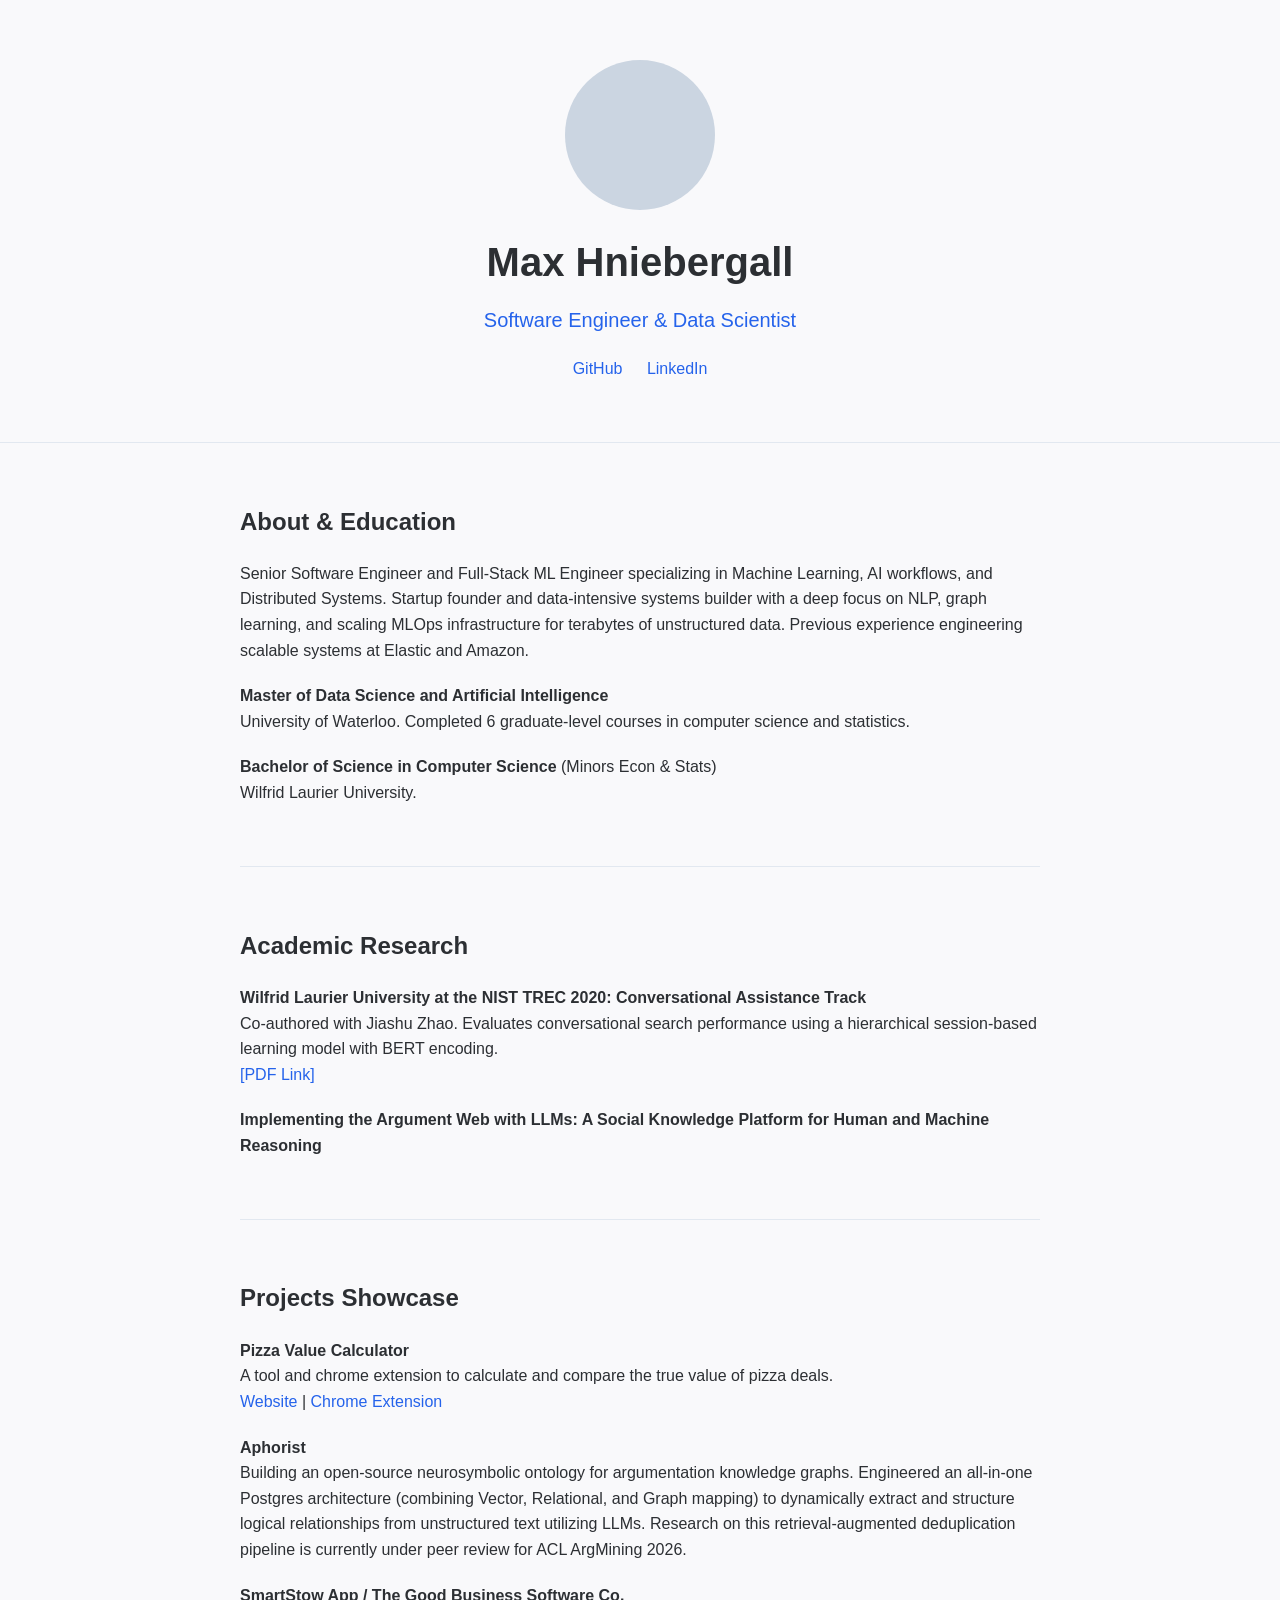
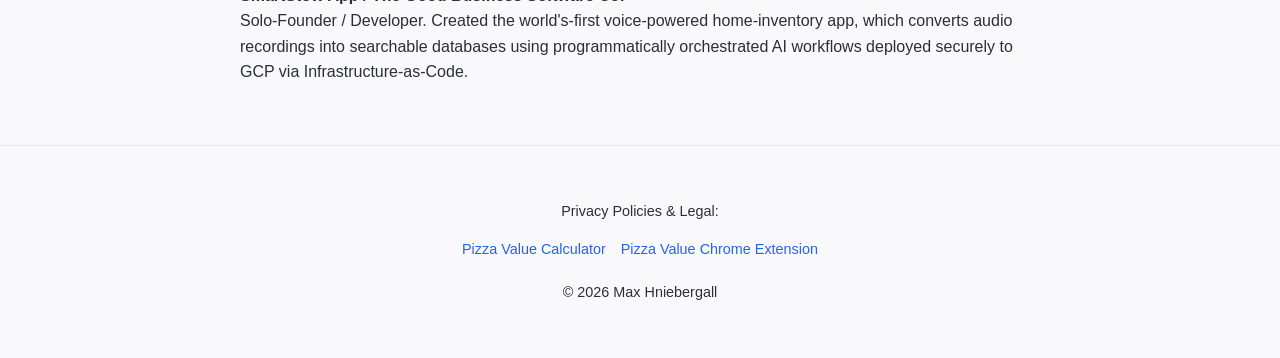
==== index.html @ 4ee3eb1c "first commit" ====
<!DOCTYPE html>
<html lang="en">
<head>
    <meta charset="UTF-8">
    <meta name="viewport" content="width=device-width, initial-scale=1.0">
    <title>Max Hniebergall - Software Engineer & Data Scientist</title>
    <meta name="description" content="Personal website of Max Hniebergall, Software Engineer & Data Scientist.">
    <link rel="stylesheet" href="styles.css">
</head>
<body>
    <header class="hero">
        <div class="container">
            <div class="headshot-placeholder" title="Headshot Placeholder"></div>
            <h1>Max Hniebergall</h1>
            <h2>Software Engineer & Data Scientist</h2>
            <div class="social-links">
                <a href="https://github.com/maxhniebergall" target="_blank">GitHub</a>
                <a href="https://www.linkedin.com/in/maxhniebergall" target="_blank">LinkedIn</a>
            </div>
        </div>
    </header>

    <main class="container">
        <section id="about">
            <h2>About & Education</h2>
            <p style="margin-bottom: 20px;">
                Senior Software Engineer and Full-Stack ML Engineer specializing in Machine Learning, AI workflows, and Distributed Systems. Startup founder and data-intensive systems builder with a deep focus on NLP, graph learning, and scaling MLOps infrastructure for terabytes of unstructured data. Previous experience engineering scalable systems at Elastic and Amazon.
            </p>
            <ul class="education-list">
                <li>
                    <strong>Master of Data Science and Artificial Intelligence</strong><br>
                    University of Waterloo. Completed 6 graduate-level courses in computer science and statistics.
                </li>
                <li>
                    <strong>Bachelor of Science in Computer Science</strong> (Minors Econ & Stats)<br>
                    Wilfrid Laurier University.
                </li>
            </ul>
        </section>

        <section id="research">
            <h2>Academic Research</h2>
            <ul class="research-list">
                <li>
                    <strong>Wilfrid Laurier University at the NIST TREC 2020: Conversational Assistance Track</strong><br>
                    Co-authored with Jiashu Zhao. Evaluates conversational search performance using a hierarchical session-based learning model with BERT encoding. 
                    <br><a href="https://trec.nist.gov/pubs/trec29/papers/WLU.C.pdf" target="_blank">[PDF Link]</a>
                </li>
                <li>
                    <strong>Implementing the Argument Web with LLMs: A Social Knowledge Platform for Human and Machine Reasoning</strong>
                </li>
            </ul>
        </section>

        <section id="projects">
            <h2>Projects Showcase</h2>
            <ul class="project-list">
                <li>
                    <strong>Pizza Value Calculator</strong><br>
                    A tool and chrome extension to calculate and compare the true value of pizza deals. <br>
                    <a href="https://pizza-value.hnieb.com">Website</a> | <a href="#">Chrome Extension</a>
                </li>
                <li>
                    <strong>Aphorist</strong><br>
                    Building an open-source neurosymbolic ontology for argumentation knowledge graphs. Engineered an all-in-one Postgres architecture (combining Vector, Relational, and Graph mapping) to dynamically extract and structure logical relationships from unstructured text utilizing LLMs. Research on this retrieval-augmented deduplication pipeline is currently under peer review for ACL ArgMining 2026.
                </li>
                <li>
                    <strong>SmartStow App / The Good Business Software Co.</strong><br>
                    Solo-Founder / Developer. Created the world's-first voice-powered home-inventory app, which converts audio recordings into searchable databases using programmatically orchestrated AI workflows deployed securely to GCP via Infrastructure-as-Code.
                </li>
            </ul>
        </section>
    </main>

    <footer class="footer">
        <div class="container">
            <p>Privacy Policies & Legal:</p>
            <ul class="privacy-links">
                <li><a href="privacy-pizza-calculator.html">Pizza Value Calculator</a></li>
                <li><a href="privacy-pizza-extension.html">Pizza Value Chrome Extension</a></li>
            </ul>
            <p>&copy; 2026 Max Hniebergall</p>
        </div>
    </footer>
</body>
</html>
---- styles.css ----
:root {
    --bg-color: #f9f9fb;
    --text-color: #2c2f33;
    --accent-color: #2563eb;
    --border-color: #e2e8f0;
    --headshot-bg: #cbd5e1;
}

@media (prefers-color-scheme: dark) {
    :root {
        --bg-color: #111827;
        --text-color: #f3f4f6;
        --accent-color: #60a5fa;
        --border-color: #374151;
        --headshot-bg: #4b5563;
    }
}

body {
    font-family: -apple-system, BlinkMacSystemFont, "Segoe UI", Roboto, Helvetica, Arial, sans-serif;
    background-color: var(--bg-color);
    color: var(--text-color);
    line-height: 1.6;
    margin: 0;
    padding: 0;
}

.container {
    max-width: 800px;
    margin: 0 auto;
    padding: 0 20px;
}

.hero {
    text-align: center;
    padding: 60px 0;
    border-bottom: 1px solid var(--border-color);
}

.headshot-placeholder {
    width: 150px;
    height: 150px;
    border-radius: 50%;
    background-color: var(--headshot-bg);
    margin: 0 auto 20px;
}

.hero h1 {
    font-size: 2.5rem;
    margin: 0 0 10px 0;
}

.hero h2 {
    font-size: 1.25rem;
    font-weight: 400;
    margin: 0 0 20px 0;
    color: var(--accent-color);
}

.social-links a {
    text-decoration: none;
    color: var(--accent-color);
    margin: 0 10px;
    font-weight: 500;
}

.social-links a:hover {
    text-decoration: underline;
}

main section {
    padding: 40px 0;
    border-bottom: 1px solid var(--border-color);
}

main section:last-child {
    border-bottom: none;
}

h2 {
    font-size: 1.5rem;
    margin-bottom: 20px;
}

ul {
    list-style-type: none;
    padding: 0;
}

ul li {
    margin-bottom: 20px;
}

a {
    color: var(--accent-color);
    text-decoration: none;
}

a:hover {
    text-decoration: underline;
}

.footer {
    text-align: center;
    padding: 40px 0;
    font-size: 0.9rem;
    border-top: 1px solid var(--border-color);
}

.privacy-links {
    display: flex;
    justify-content: center;
    gap: 15px;
    flex-wrap: wrap;
    margin-top: 10px;
    margin-bottom: 20px;
}

.privacy-links li {
    margin-bottom: 0;
}
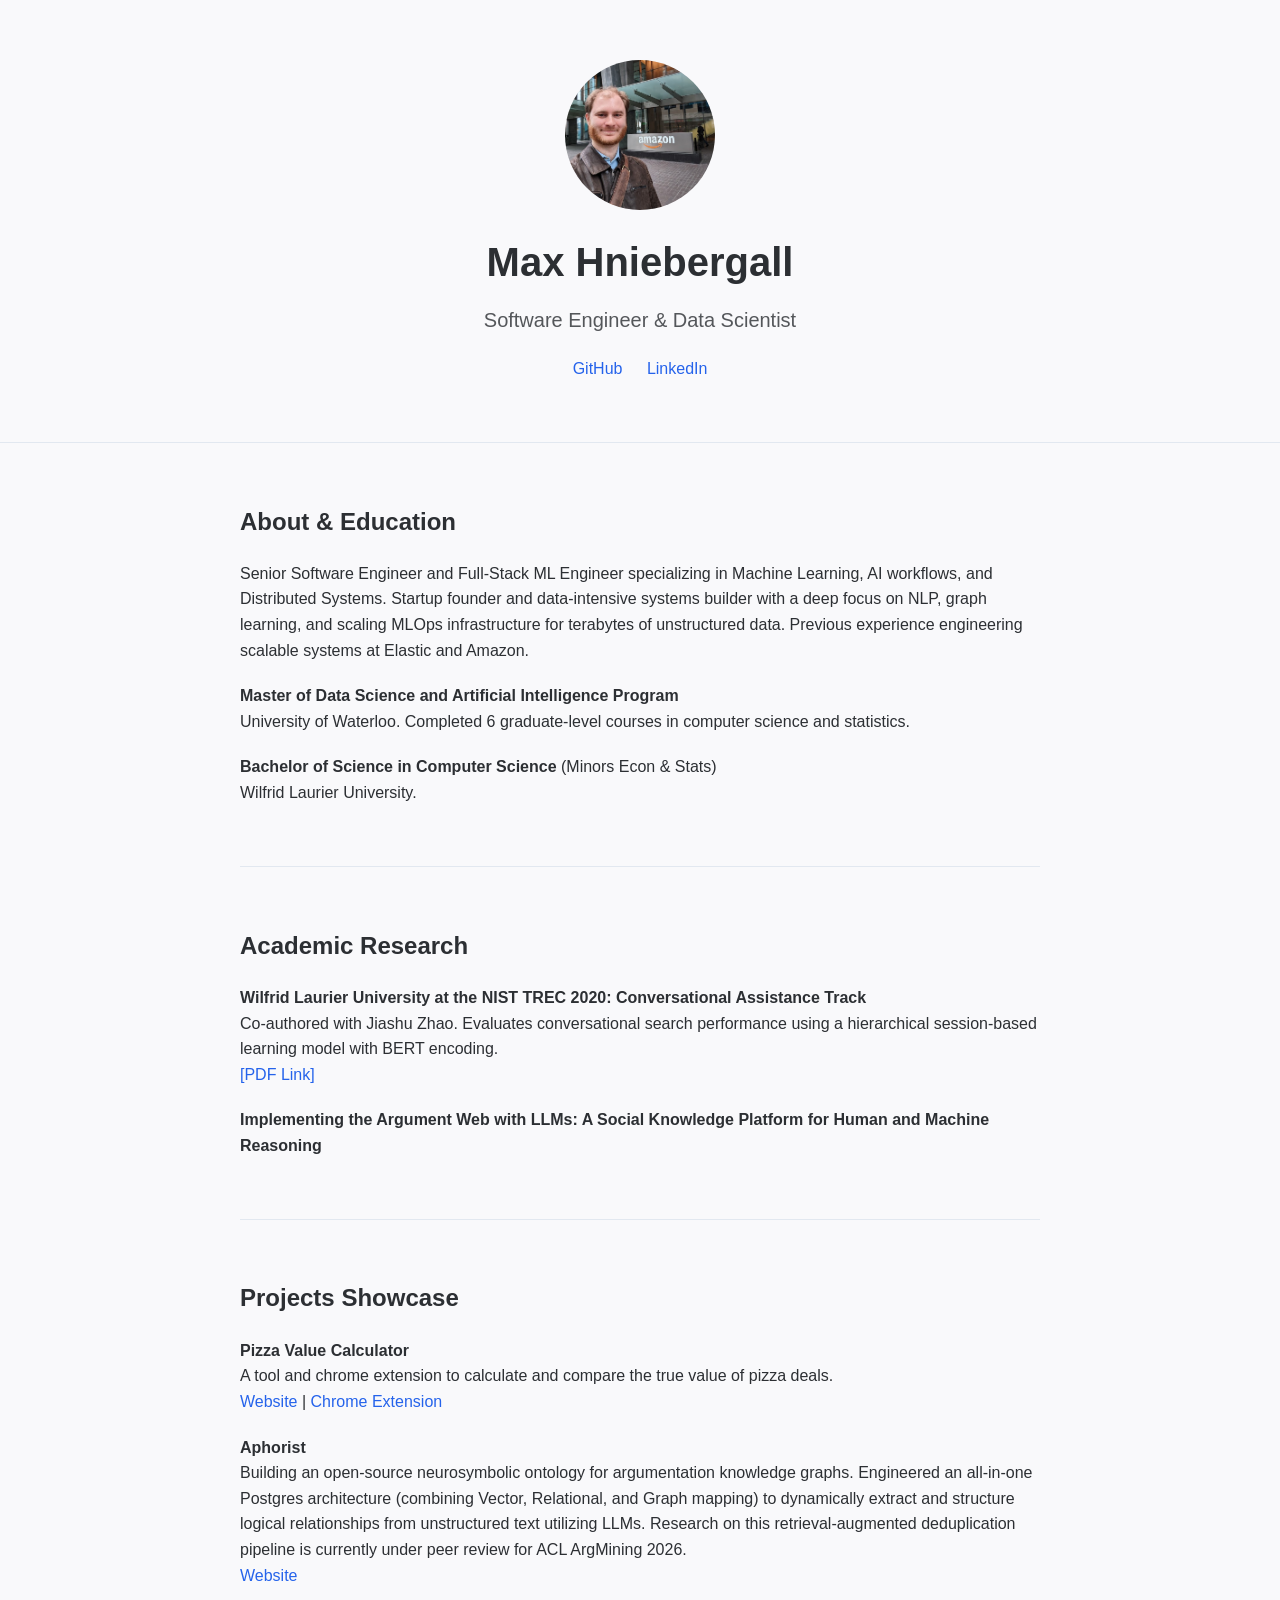
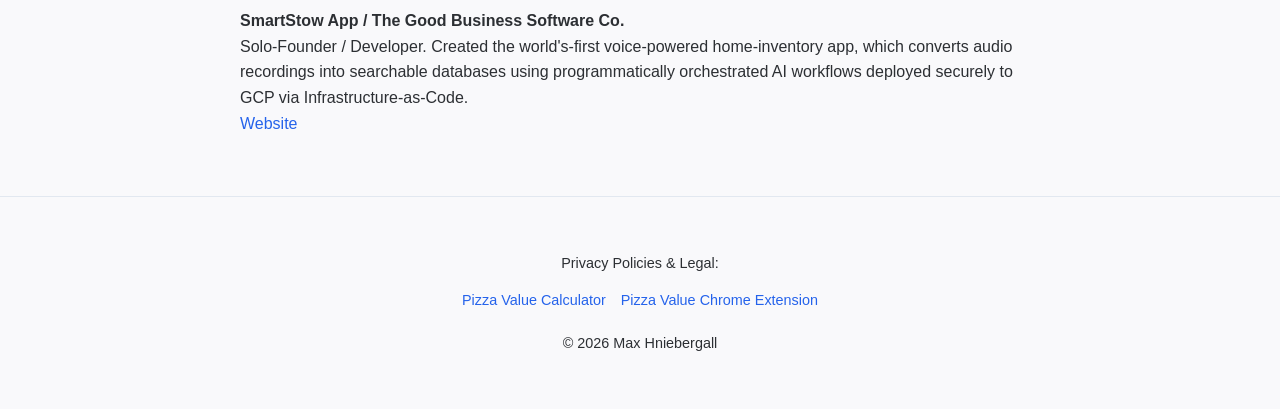
==== commit a7d7f439: "improve styling" ====
--- a/index.html
+++ b/index.html
@@ -1,16 +1,19 @@
 <!DOCTYPE html>
 <html lang="en">
+
 <head>
     <meta charset="UTF-8">
     <meta name="viewport" content="width=device-width, initial-scale=1.0">
-    <title>Max Hniebergall - Software Engineer & Data Scientist</title>
-    <meta name="description" content="Personal website of Max Hniebergall, Software Engineer & Data Scientist.">
+    <title>Max Hniebergall - Senior Software Engineer & AI/ML Researcher</title>
+    <meta name="description"
+        content="Personal website of Max Hniebergall,  Senior Software Engineer & AI/ML Researcher.">
     <link rel="stylesheet" href="styles.css">
 </head>
+
 <body>
     <header class="hero">
         <div class="container">
-            <div class="headshot-placeholder" title="Headshot Placeholder"></div>
+            <img src="headshot.jpeg" alt="Max Hniebergall Headshot" class="headshot">
             <h1>Max Hniebergall</h1>
             <h2>Software Engineer & Data Scientist</h2>
             <div class="social-links">
@@ -24,11 +27,14 @@
         <section id="about">
             <h2>About & Education</h2>
             <p style="margin-bottom: 20px;">
-                Senior Software Engineer and Full-Stack ML Engineer specializing in Machine Learning, AI workflows, and Distributed Systems. Startup founder and data-intensive systems builder with a deep focus on NLP, graph learning, and scaling MLOps infrastructure for terabytes of unstructured data. Previous experience engineering scalable systems at Elastic and Amazon.
+                Senior Software Engineer and Full-Stack ML Engineer specializing in Machine Learning, AI workflows, and
+                Distributed Systems. Startup founder and data-intensive systems builder with a deep focus on NLP, graph
+                learning, and scaling MLOps infrastructure for terabytes of unstructured data. Previous experience
+                engineering scalable systems at Elastic and Amazon.
             </p>
             <ul class="education-list">
                 <li>
-                    <strong>Master of Data Science and Artificial Intelligence</strong><br>
+                    <strong>Master of Data Science and Artificial Intelligence Program</strong><br>
                     University of Waterloo. Completed 6 graduate-level courses in computer science and statistics.
                 </li>
                 <li>
@@ -42,12 +48,15 @@
             <h2>Academic Research</h2>
             <ul class="research-list">
                 <li>
-                    <strong>Wilfrid Laurier University at the NIST TREC 2020: Conversational Assistance Track</strong><br>
-                    Co-authored with Jiashu Zhao. Evaluates conversational search performance using a hierarchical session-based learning model with BERT encoding. 
+                    <strong>Wilfrid Laurier University at the NIST TREC 2020: Conversational Assistance
+                        Track</strong><br>
+                    Co-authored with Jiashu Zhao. Evaluates conversational search performance using a hierarchical
+                    session-based learning model with BERT encoding.
                     <br><a href="https://trec.nist.gov/pubs/trec29/papers/WLU.C.pdf" target="_blank">[PDF Link]</a>
                 </li>
                 <li>
-                    <strong>Implementing the Argument Web with LLMs: A Social Knowledge Platform for Human and Machine Reasoning</strong>
+                    <strong>Implementing the Argument Web with LLMs: A Social Knowledge Platform for Human and Machine
+                        Reasoning</strong>
                 </li>
             </ul>
         </section>
@@ -62,11 +71,19 @@
                 </li>
                 <li>
                     <strong>Aphorist</strong><br>
-                    Building an open-source neurosymbolic ontology for argumentation knowledge graphs. Engineered an all-in-one Postgres architecture (combining Vector, Relational, and Graph mapping) to dynamically extract and structure logical relationships from unstructured text utilizing LLMs. Research on this retrieval-augmented deduplication pipeline is currently under peer review for ACL ArgMining 2026.
+                    Building an open-source neurosymbolic ontology for argumentation knowledge graphs. Engineered an
+                    all-in-one Postgres architecture (combining Vector, Relational, and Graph mapping) to dynamically
+                    extract and structure logical relationships from unstructured text utilizing LLMs. Research on this
+                    retrieval-augmented deduplication pipeline is currently under peer review for ACL ArgMining
+                    2026.<br>
+                    <a href="https://aphori.st" target="_blank">Website</a>
                 </li>
                 <li>
                     <strong>SmartStow App / The Good Business Software Co.</strong><br>
-                    Solo-Founder / Developer. Created the world's-first voice-powered home-inventory app, which converts audio recordings into searchable databases using programmatically orchestrated AI workflows deployed securely to GCP via Infrastructure-as-Code.
+                    Solo-Founder / Developer. Created the world's-first voice-powered home-inventory app, which converts
+                    audio recordings into searchable databases using programmatically orchestrated AI workflows deployed
+                    securely to GCP via Infrastructure-as-Code.<br>
+                    <a href="https://smartstowapp.com" target="_blank">Website</a>
                 </li>
             </ul>
         </section>
@@ -83,4 +100,5 @@
         </div>
     </footer>
 </body>
-</html>
+
+</html>
--- a/styles.css
+++ b/styles.css
@@ -37,12 +37,14 @@
     border-bottom: 1px solid var(--border-color);
 }
 
-.headshot-placeholder {
+.headshot {
     width: 150px;
     height: 150px;
     border-radius: 50%;
+    object-fit: cover;
     background-color: var(--headshot-bg);
     margin: 0 auto 20px;
+    display: block;
 }
 
 .hero h1 {
@@ -54,7 +56,8 @@
     font-size: 1.25rem;
     font-weight: 400;
     margin: 0 0 20px 0;
-    color: var(--accent-color);
+    color: var(--text-color);
+    opacity: 0.8;
 }
 
 .social-links a {
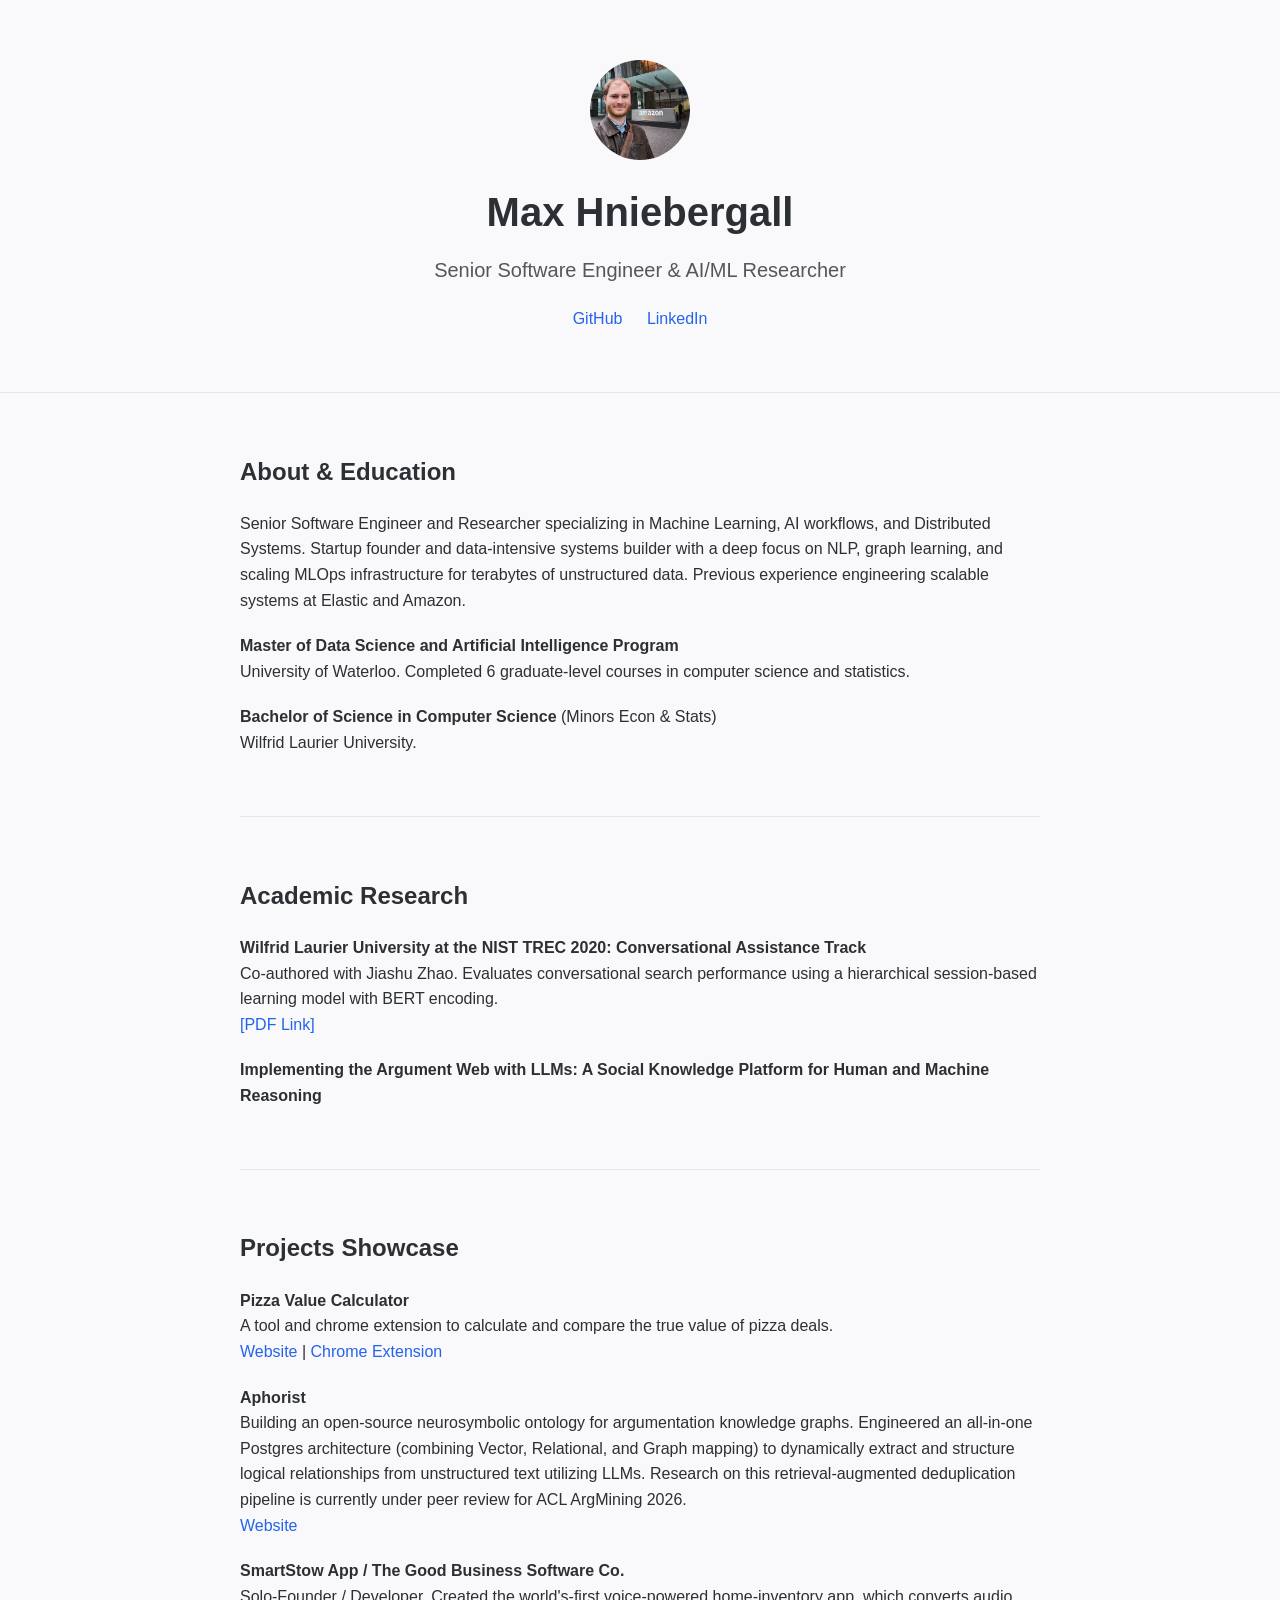
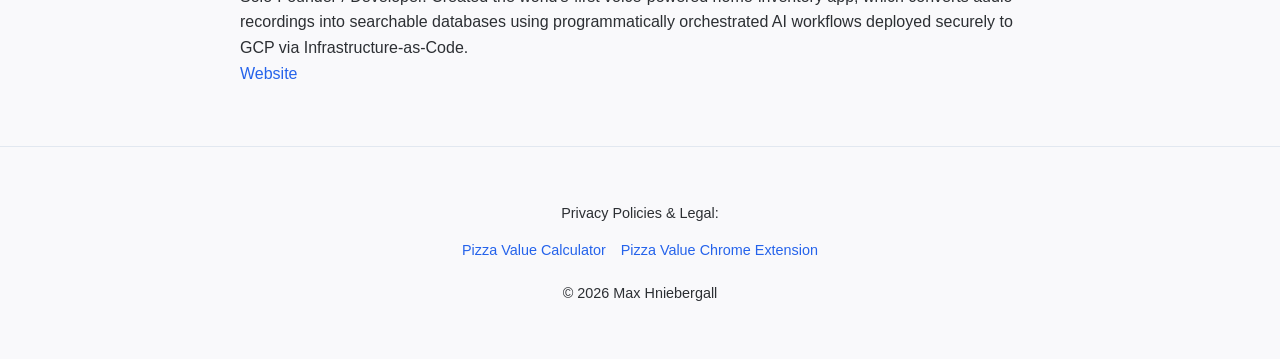
==== commit 151ddc78: "update text" ====
--- a/index.html
+++ b/index.html
@@ -15,7 +15,7 @@
         <div class="container">
             <img src="headshot.jpeg" alt="Max Hniebergall Headshot" class="headshot">
             <h1>Max Hniebergall</h1>
-            <h2>Software Engineer & Data Scientist</h2>
+            <h2>Senior Software Engineer & AI/ML Researcher</h2>
             <div class="social-links">
                 <a href="https://github.com/maxhniebergall" target="_blank">GitHub</a>
                 <a href="https://www.linkedin.com/in/maxhniebergall" target="_blank">LinkedIn</a>
@@ -27,7 +27,7 @@
         <section id="about">
             <h2>About & Education</h2>
             <p style="margin-bottom: 20px;">
-                Senior Software Engineer and Full-Stack ML Engineer specializing in Machine Learning, AI workflows, and
+                Senior Software Engineer and Researcher specializing in Machine Learning, AI workflows, and
                 Distributed Systems. Startup founder and data-intensive systems builder with a deep focus on NLP, graph
                 learning, and scaling MLOps infrastructure for terabytes of unstructured data. Previous experience
                 engineering scalable systems at Elastic and Amazon.
--- a/styles.css
+++ b/styles.css
@@ -38,8 +38,8 @@
 }
 
 .headshot {
-    width: 150px;
-    height: 150px;
+    width: 100px;
+    height: 100px;
     border-radius: 50%;
     object-fit: cover;
     background-color: var(--headshot-bg);
